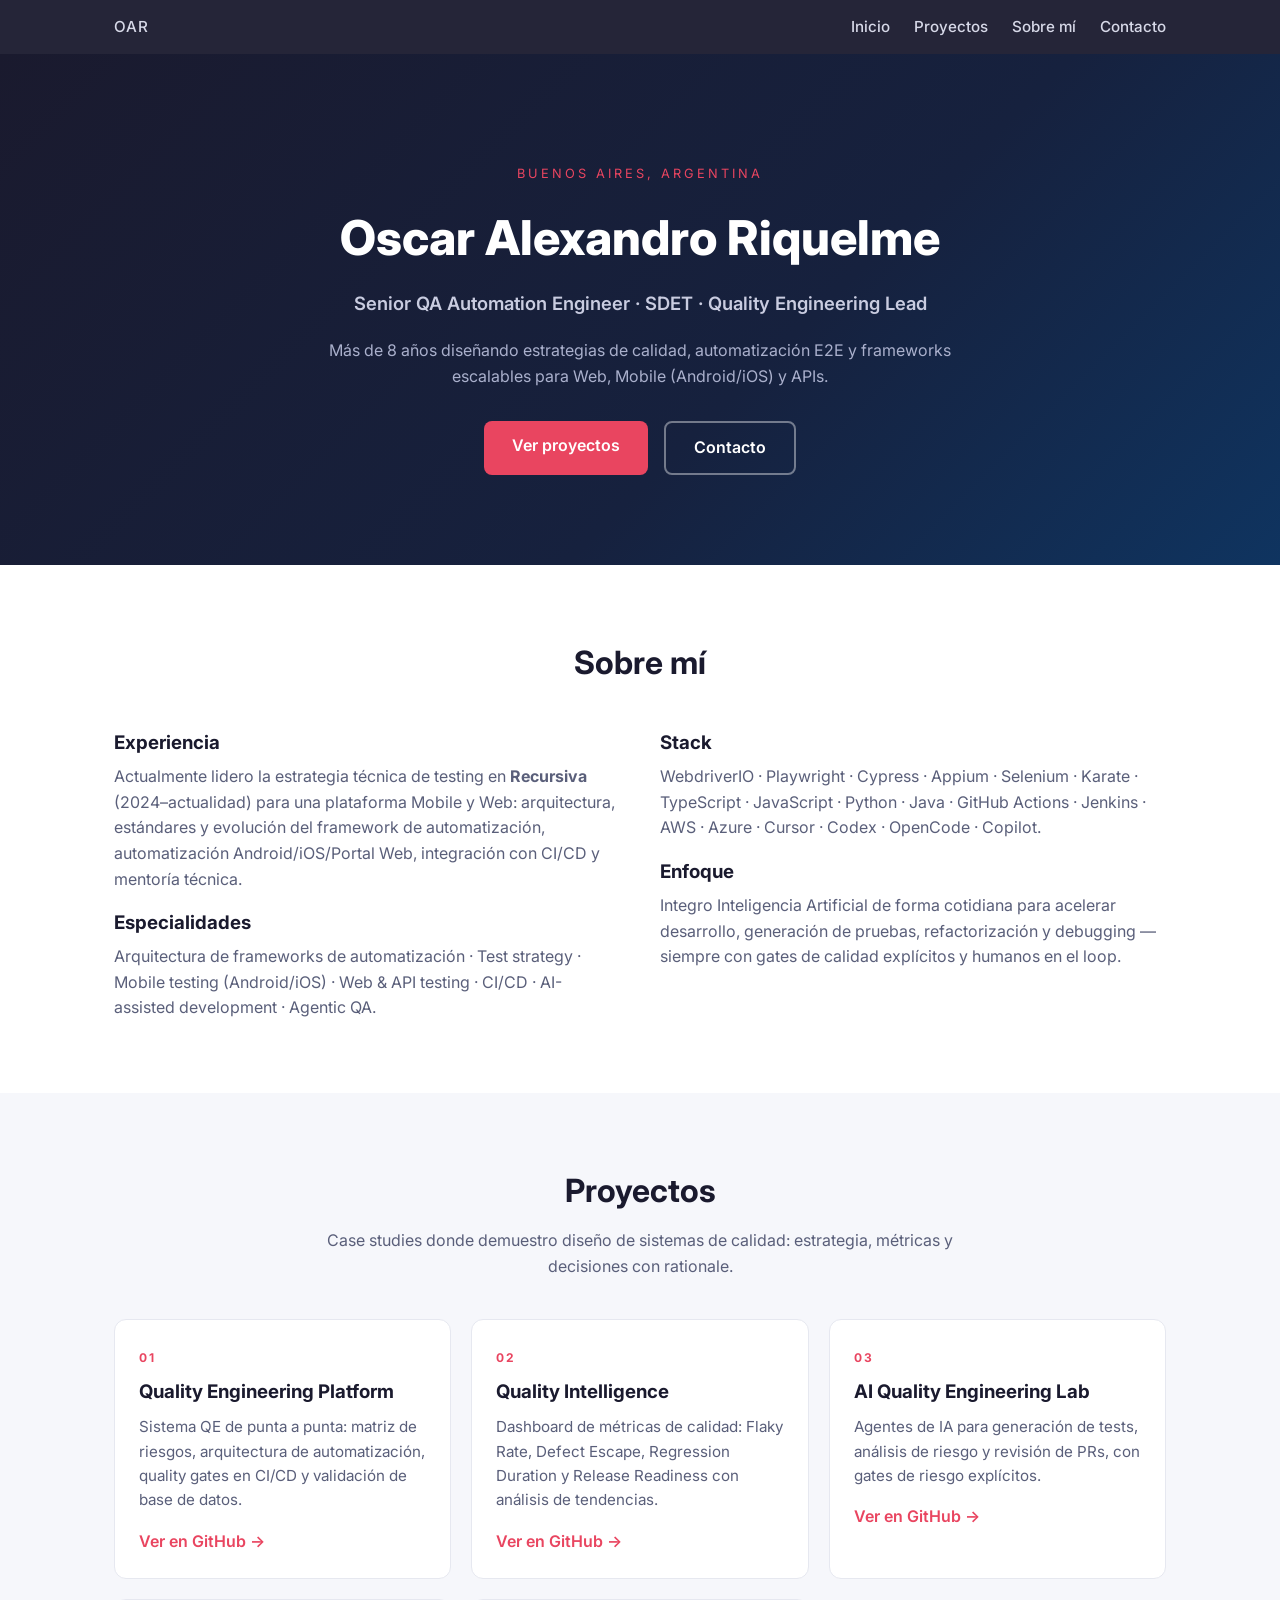
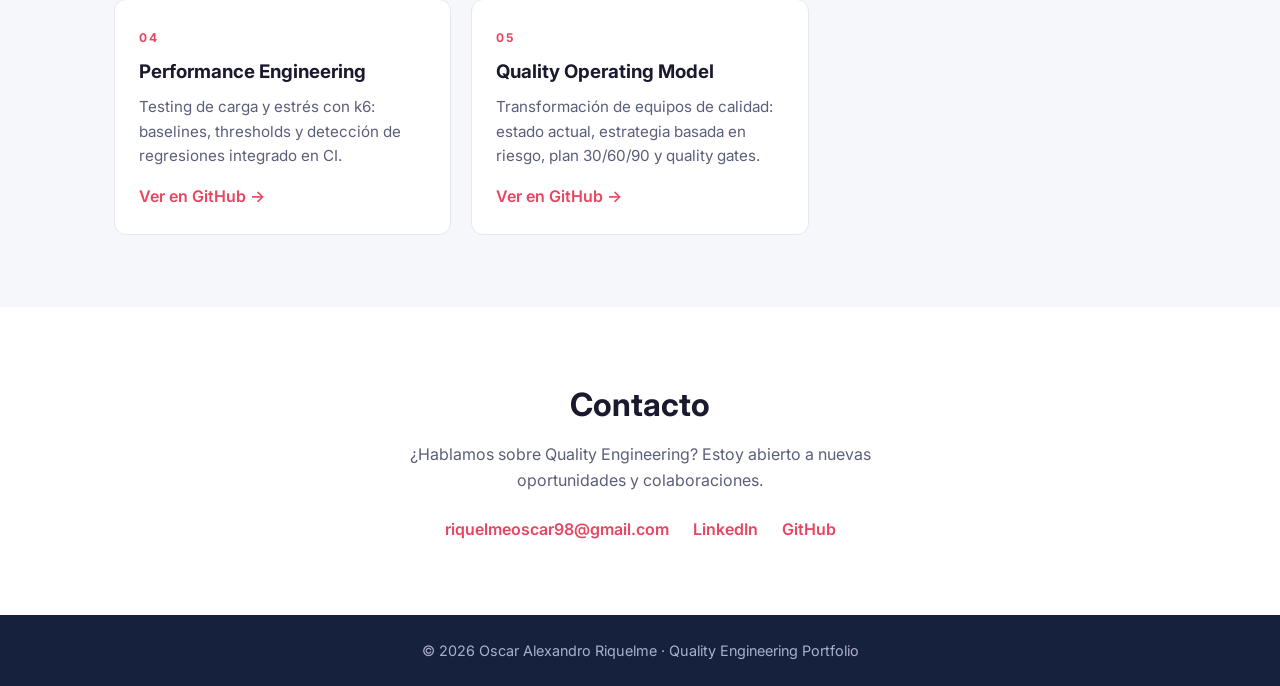
==== index.html @ 24c221de "refactor: convertir el repo en landing one-page - Nuevo index.html, css/style.css y js/main.js en es" ====
<!DOCTYPE html>
<html lang="es">
<head>
  <meta charset="UTF-8">
  <meta name="viewport" content="width=device-width, initial-scale=1.0">
  <title>Oscar Alexandro Riquelme — Quality Engineering Lead</title>
  <link rel="preconnect" href="https://fonts.googleapis.com">
  <link href="https://fonts.googleapis.com/css2?family=Inter:wght@400;500;600;700;800&display=swap" rel="stylesheet">
  <link rel="stylesheet" href="css/style.css">
</head>
<body>
  <nav class="nav">
    <div class="container nav-inner">
      <a href="#inicio" class="logo">OAR</a>
      <ul>
        <li><a href="#inicio">Inicio</a></li>
        <li><a href="#proyectos">Proyectos</a></li>
        <li><a href="#sobre-mi">Sobre mí</a></li>
        <li><a href="#contacto">Contacto</a></li>
      </ul>
    </div>
  </nav>

  <header id="inicio" class="hero">
    <div class="container">
      <p class="eyebrow">Buenos Aires, Argentina</p>
      <h1>Oscar Alexandro Riquelme</h1>
      <p class="subtitle">Senior QA Automation Engineer · SDET · Quality Engineering Lead</p>
      <p class="lead">Más de 8 años diseñando estrategias de calidad, automatización E2E y frameworks escalables para Web, Mobile (Android/iOS) y APIs.</p>
      <div class="hero-actions">
        <a href="#proyectos" class="btn">Ver proyectos</a>
        <a href="#contacto" class="btn btn-outline">Contacto</a>
      </div>
    </div>
  </header>

  <section id="sobre-mi" class="section">
    <div class="container">
      <h2>Sobre mí</h2>
      <div class="grid-two">
        <div>
          <h3>Experiencia</h3>
          <p>Actualmente lidero la estrategia técnica de testing en <strong>Recursiva</strong> (2024–actualidad) para una plataforma Mobile y Web: arquitectura, estándares y evolución del framework de automatización, automatización Android/iOS/Portal Web, integración con CI/CD y mentoría técnica.</p>
          <h3>Especialidades</h3>
          <p>Arquitectura de frameworks de automatización · Test strategy · Mobile testing (Android/iOS) · Web & API testing · CI/CD · AI-assisted development · Agentic QA.</p>
        </div>
        <div>
          <h3>Stack</h3>
          <p>WebdriverIO · Playwright · Cypress · Appium · Selenium · Karate · TypeScript · JavaScript · Python · Java · GitHub Actions · Jenkins · AWS · Azure · Cursor · Codex · OpenCode · Copilot.</p>
          <h3>Enfoque</h3>
          <p>Integro Inteligencia Artificial de forma cotidiana para acelerar desarrollo, generación de pruebas, refactorización y debugging — siempre con gates de calidad explícitos y humanos en el loop.</p>
        </div>
      </div>
    </div>
  </section>

  <section id="proyectos" class="section section-alt">
    <div class="container">
      <h2>Proyectos</h2>
      <p class="section-lead">Case studies donde demuestro diseño de sistemas de calidad: estrategia, métricas y decisiones con rationale.</p>
      <div class="project-grid">
        <div class="card">
          <span class="tag">01</span>
          <h3>Quality Engineering Platform</h3>
          <p>Sistema QE de punta a punta: matriz de riesgos, arquitectura de automatización, quality gates en CI/CD y validación de base de datos.</p>
          <a class="card-link" href="https://github.com/RiquelmeOscar" target="_blank" rel="noopener">Ver en GitHub →</a>
        </div>
        <div class="card">
          <span class="tag">02</span>
          <h3>Quality Intelligence</h3>
          <p>Dashboard de métricas de calidad: Flaky Rate, Defect Escape, Regression Duration y Release Readiness con análisis de tendencias.</p>
          <a class="card-link" href="https://github.com/RiquelmeOscar" target="_blank" rel="noopener">Ver en GitHub →</a>
        </div>
        <div class="card">
          <span class="tag">03</span>
          <h3>AI Quality Engineering Lab</h3>
          <p>Agentes de IA para generación de tests, análisis de riesgo y revisión de PRs, con gates de riesgo explícitos.</p>
          <a class="card-link" href="https://github.com/RiquelmeOscar" target="_blank" rel="noopener">Ver en GitHub →</a>
        </div>
        <div class="card">
          <span class="tag">04</span>
          <h3>Performance Engineering</h3>
          <p>Testing de carga y estrés con k6: baselines, thresholds y detección de regresiones integrado en CI.</p>
          <a class="card-link" href="https://github.com/RiquelmeOscar" target="_blank" rel="noopener">Ver en GitHub →</a>
        </div>
        <div class="card">
          <span class="tag">05</span>
          <h3>Quality Operating Model</h3>
          <p>Transformación de equipos de calidad: estado actual, estrategia basada en riesgo, plan 30/60/90 y quality gates.</p>
          <a class="card-link" href="https://github.com/RiquelmeOscar" target="_blank" rel="noopener">Ver en GitHub →</a>
        </div>
      </div>
    </div>
  </section>

  <section id="contacto" class="section">
    <div class="container contact">
      <h2>Contacto</h2>
      <p>¿Hablamos sobre Quality Engineering? Estoy abierto a nuevas oportunidades y colaboraciones.</p>
      <div class="contact-links">
        <a href="mailto:riquelmeoscar98@gmail.com">riquelmeoscar98@gmail.com</a>
        <a href="https://www.linkedin.com/in/oscar-a-riquelme/" target="_blank" rel="noopener">LinkedIn</a>
        <a href="https://github.com/RiquelmeOscar/" target="_blank" rel="noopener">GitHub</a>
      </div>
    </div>
  </section>

  <footer>
    <div class="container">
      <p>© 2026 Oscar Alexandro Riquelme · Quality Engineering Portfolio</p>
    </div>
  </footer>

  <script src="js/main.js"></script>
</body>
</html>
---- css/style.css ----
:root {
  --bg: #ffffff;
  --bg-alt: #f6f7fb;
  --text: #1a1a2e;
  --muted: #5a5f7a;
  --accent: #e94560;
  --accent-hover: #ff6b81;
  --card-border: #e6e8f0;
  --radius: 12px;
}

* { margin: 0; padding: 0; box-sizing: border-box; }

html { scroll-behavior: smooth; }

body {
  font-family: 'Inter', system-ui, -apple-system, sans-serif;
  background: var(--bg);
  color: var(--text);
  line-height: 1.6;
}

.container { max-width: 1100px; margin: 0 auto; padding: 0 24px; }

a { color: var(--accent); text-decoration: none; }
a:hover { color: var(--accent-hover); }

.nav {
  position: sticky;
  top: 0;
  z-index: 10;
  background: rgba(26, 26, 46, 0.95);
  backdrop-filter: blur(8px);
}

.nav-inner {
  display: flex;
  align-items: center;
  justify-content: space-between;
  padding: 14px 24px;
}

.logo { color: #fff; font-weight: 800; font-size: 1.1rem; letter-spacing: 1px; }

.nav ul { display: flex; gap: 24px; list-style: none; }
.nav a { color: #d7d9e8; font-size: 0.95rem; font-weight: 500; }
.nav a:hover { color: #fff; }
.nav .logo:hover { color: var(--accent); }

.hero {
  background: linear-gradient(135deg, #1a1a2e 0%, #16213e 60%, #0f3460 100%);
  color: #fff;
  padding: 110px 0 90px;
  text-align: center;
}

.eyebrow { text-transform: uppercase; letter-spacing: 3px; font-size: 0.8rem; color: var(--accent); margin-bottom: 16px; }

.hero h1 { font-size: 3rem; font-weight: 800; margin-bottom: 12px; }

.subtitle { font-size: 1.15rem; font-weight: 600; color: #c9cce0; margin-bottom: 20px; }

.lead { max-width: 640px; margin: 0 auto 32px; color: #aab0cc; }

.hero-actions { display: flex; gap: 16px; justify-content: center; flex-wrap: wrap; }

.btn {
  display: inline-block;
  padding: 12px 28px;
  background: var(--accent);
  color: #fff;
  border-radius: 8px;
  font-weight: 600;
  transition: background 0.2s, transform 0.2s;
}

.btn:hover { background: var(--accent-hover); color: #fff; transform: translateY(-2px); }

.btn-outline {
  background: transparent;
  border: 2px solid rgba(255, 255, 255, 0.4);
}

.btn-outline:hover { background: rgba(255, 255, 255, 0.1); }

.section { padding: 72px 0; }
.section-alt { background: var(--bg-alt); }

.section h2 { font-size: 2rem; font-weight: 700; text-align: center; margin-bottom: 12px; }

.section-lead { text-align: center; color: var(--muted); max-width: 640px; margin: 0 auto 40px; }

.grid-two { display: grid; grid-template-columns: 1fr 1fr; gap: 40px; margin-top: 40px; }

.grid-two h3 { color: var(--text); margin: 16px 0 6px; }
.grid-two h3:first-child { margin-top: 0; }
.grid-two p { color: var(--muted); }

.project-grid {
  display: grid;
  grid-template-columns: repeat(auto-fit, minmax(280px, 1fr));
  gap: 20px;
  margin-top: 16px;
}

.card {
  background: #fff;
  border: 1px solid var(--card-border);
  border-radius: var(--radius);
  padding: 24px;
  transition: transform 0.2s, box-shadow 0.2s;
}

.card:hover { transform: translateY(-4px); box-shadow: 0 10px 30px rgba(26, 26, 46, 0.08); }

.tag {
  display: inline-block;
  font-size: 0.75rem;
  font-weight: 700;
  color: var(--accent);
  letter-spacing: 2px;
  margin-bottom: 10px;
}

.card h3 { margin-bottom: 8px; }
.card p { color: var(--muted); font-size: 0.95rem; margin-bottom: 16px; }

.card-link { font-weight: 600; }

.contact { text-align: center; }
.contact p { color: var(--muted); max-width: 560px; margin: 0 auto 24px; }

.contact-links { display: flex; gap: 24px; justify-content: center; flex-wrap: wrap; font-weight: 600; }

footer {
  background: #16213e;
  color: #aab0cc;
  text-align: center;
  padding: 24px 0;
  font-size: 0.9rem;
}

@media (max-width: 700px) {
  .hero h1 { font-size: 2.1rem; }
  .grid-two { grid-template-columns: 1fr; }
  .nav ul { gap: 14px; }
  .nav a { font-size: 0.85rem; }
}
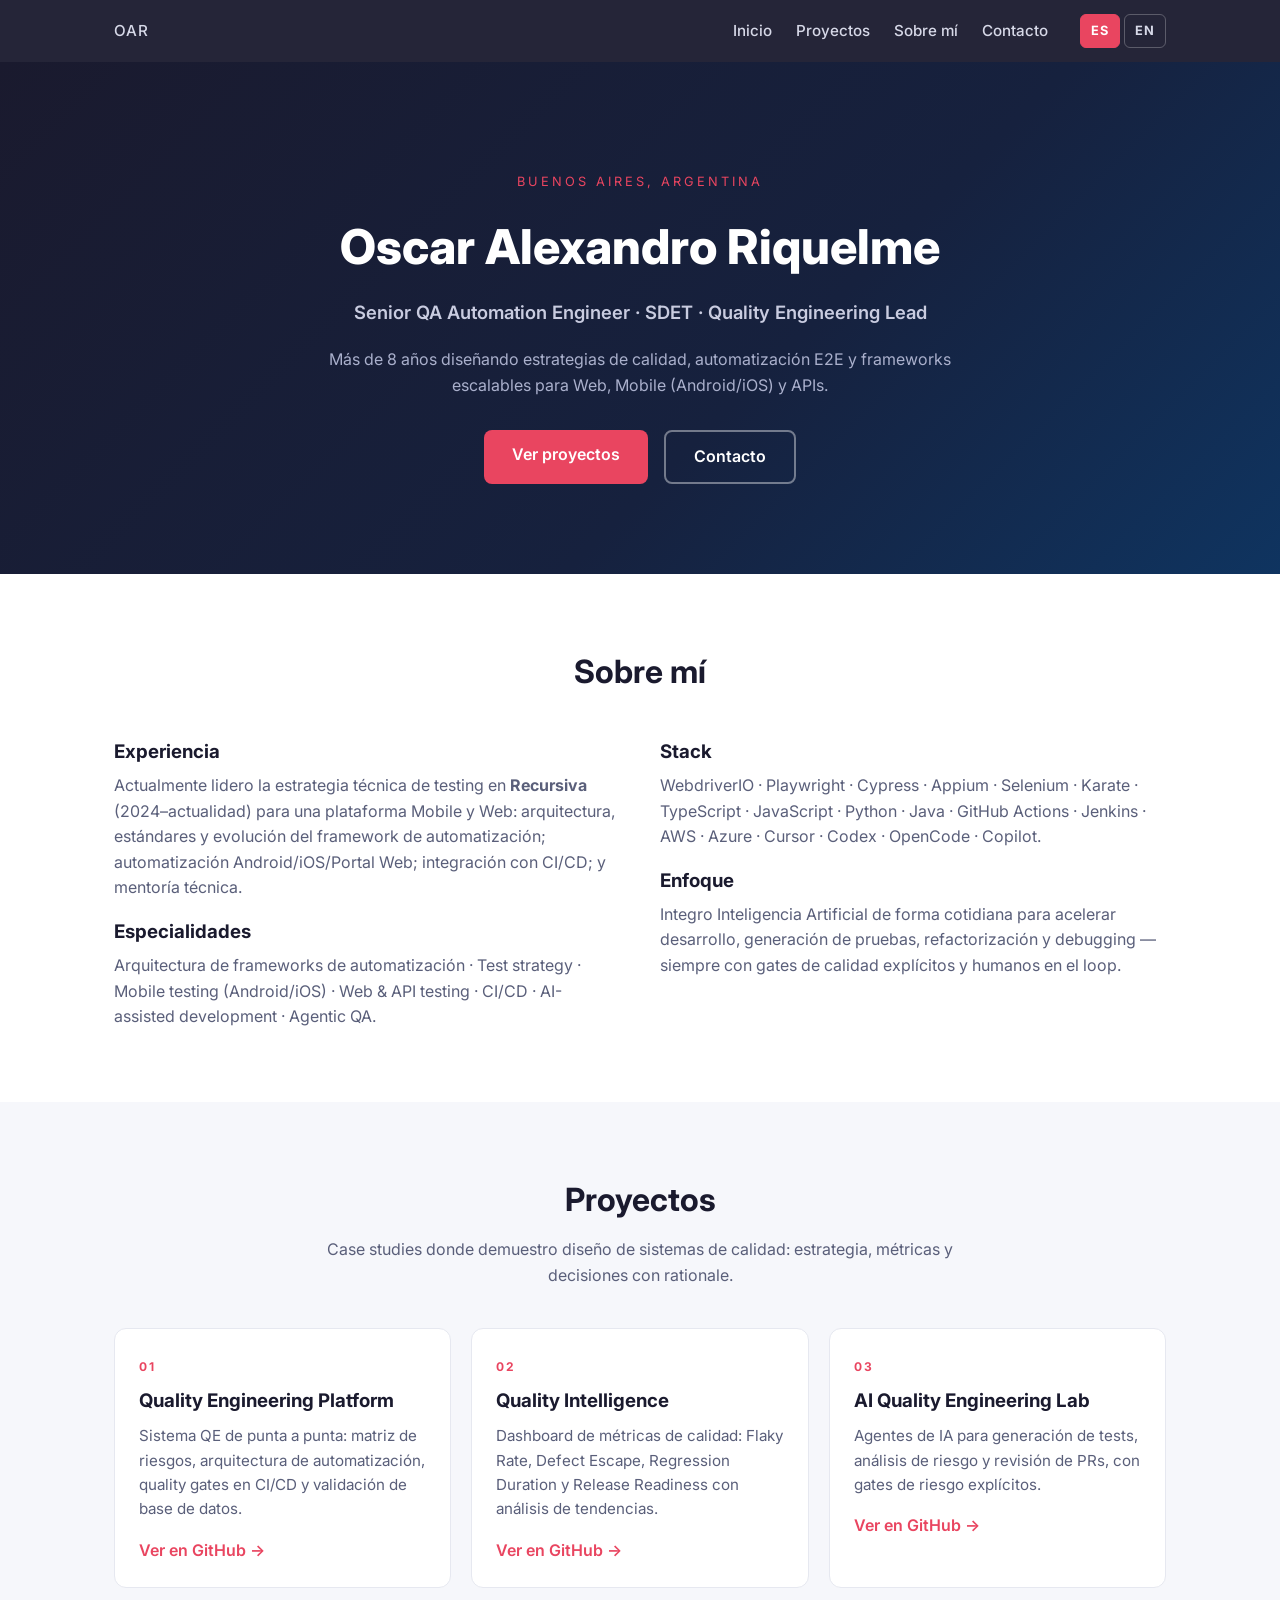
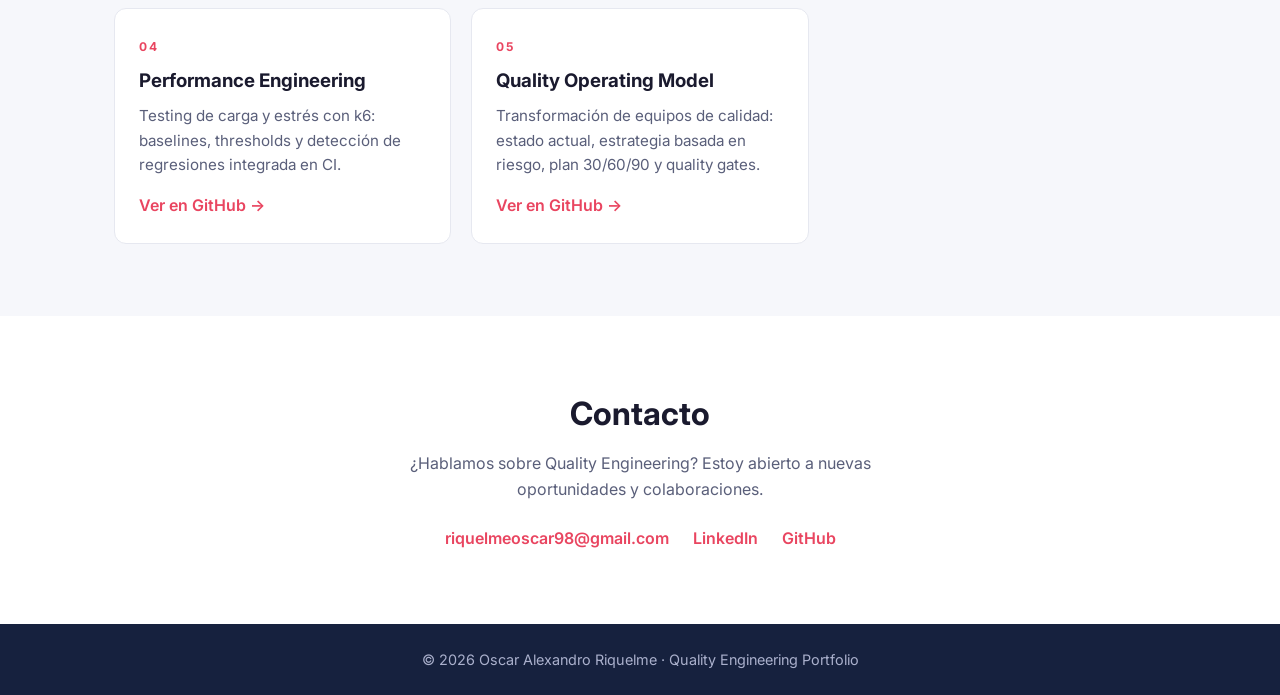
==== commit ec89a722: "merge: i18n ES/EN" ====
--- a/index.html
+++ b/index.html
@@ -3,6 +3,7 @@
 <head>
   <meta charset="UTF-8">
   <meta name="viewport" content="width=device-width, initial-scale=1.0">
+  <meta name="description" content="Portfolio de Oscar Alexandro Riquelme: QA Automation Engineer, SDET y Quality Engineering Lead con más de 8 años de experiencia.">
   <title>Oscar Alexandro Riquelme — Quality Engineering Lead</title>
   <link rel="preconnect" href="https://fonts.googleapis.com">
   <link href="https://fonts.googleapis.com/css2?family=Inter:wght@400;500;600;700;800&display=swap" rel="stylesheet">
@@ -13,42 +14,46 @@
     <div class="container nav-inner">
       <a href="#inicio" class="logo">OAR</a>
       <ul>
-        <li><a href="#inicio">Inicio</a></li>
-        <li><a href="#proyectos">Proyectos</a></li>
-        <li><a href="#sobre-mi">Sobre mí</a></li>
-        <li><a href="#contacto">Contacto</a></li>
+        <li><a href="#inicio" data-i18n="nav.home">Inicio</a></li>
+        <li><a href="#proyectos" data-i18n="nav.projects">Proyectos</a></li>
+        <li><a href="#sobre-mi" data-i18n="nav.about">Sobre mí</a></li>
+        <li><a href="#contacto" data-i18n="nav.contact">Contacto</a></li>
+        <li class="lang-switch" role="group" data-i18n-aria-label="nav.langSwitch" aria-label="Cambiar idioma / Switch language">
+          <button type="button" class="lang-btn" data-lang="es" aria-pressed="true">ES</button>
+          <button type="button" class="lang-btn" data-lang="en" aria-pressed="false">EN</button>
+        </li>
       </ul>
     </div>
   </nav>
 
   <header id="inicio" class="hero">
     <div class="container">
-      <p class="eyebrow">Buenos Aires, Argentina</p>
+      <p class="eyebrow" data-i18n="hero.location">Buenos Aires, Argentina</p>
       <h1>Oscar Alexandro Riquelme</h1>
-      <p class="subtitle">Senior QA Automation Engineer · SDET · Quality Engineering Lead</p>
-      <p class="lead">Más de 8 años diseñando estrategias de calidad, automatización E2E y frameworks escalables para Web, Mobile (Android/iOS) y APIs.</p>
+      <p class="subtitle" data-i18n="hero.subtitle">Senior QA Automation Engineer · SDET · Quality Engineering Lead</p>
+      <p class="lead" data-i18n="hero.lead">Más de 8 años diseñando estrategias de calidad, automatización E2E y frameworks escalables para Web, Mobile (Android/iOS) y APIs.</p>
       <div class="hero-actions">
-        <a href="#proyectos" class="btn">Ver proyectos</a>
-        <a href="#contacto" class="btn btn-outline">Contacto</a>
+        <a href="#proyectos" class="btn" data-i18n="hero.viewProjects">Ver proyectos</a>
+        <a href="#contacto" class="btn btn-outline" data-i18n="hero.contact">Contacto</a>
       </div>
     </div>
   </header>
 
   <section id="sobre-mi" class="section">
     <div class="container">
-      <h2>Sobre mí</h2>
+      <h2 data-i18n="about.title">Sobre mí</h2>
       <div class="grid-two">
         <div>
-          <h3>Experiencia</h3>
-          <p>Actualmente lidero la estrategia técnica de testing en <strong>Recursiva</strong> (2024–actualidad) para una plataforma Mobile y Web: arquitectura, estándares y evolución del framework de automatización, automatización Android/iOS/Portal Web, integración con CI/CD y mentoría técnica.</p>
-          <h3>Especialidades</h3>
-          <p>Arquitectura de frameworks de automatización · Test strategy · Mobile testing (Android/iOS) · Web & API testing · CI/CD · AI-assisted development · Agentic QA.</p>
+          <h3 data-i18n="about.experienceTitle">Experiencia</h3>
+          <p data-i18n-html="about.experience">Actualmente lidero la estrategia técnica de testing en <strong>Recursiva</strong> (2024–actualidad) para una plataforma Mobile y Web: arquitectura, estándares y evolución del framework de automatización, automatización Android/iOS/Portal Web, integración con CI/CD y mentoría técnica.</p>
+          <h3 data-i18n="about.specialtiesTitle">Especialidades</h3>
+          <p data-i18n="about.specialties">Arquitectura de frameworks de automatización · Test strategy · Mobile testing (Android/iOS) · Web & API testing · CI/CD · AI-assisted development · Agentic QA.</p>
         </div>
         <div>
-          <h3>Stack</h3>
+          <h3 data-i18n="about.stackTitle">Stack</h3>
           <p>WebdriverIO · Playwright · Cypress · Appium · Selenium · Karate · TypeScript · JavaScript · Python · Java · GitHub Actions · Jenkins · AWS · Azure · Cursor · Codex · OpenCode · Copilot.</p>
-          <h3>Enfoque</h3>
-          <p>Integro Inteligencia Artificial de forma cotidiana para acelerar desarrollo, generación de pruebas, refactorización y debugging — siempre con gates de calidad explícitos y humanos en el loop.</p>
+          <h3 data-i18n="about.focusTitle">Enfoque</h3>
+          <p data-i18n="about.focus">Integro Inteligencia Artificial de forma cotidiana para acelerar desarrollo, generación de pruebas, refactorización y debugging — siempre con gates de calidad explícitos y humanos en el loop.</p>
         </div>
       </div>
     </div>
@@ -56,38 +61,38 @@
 
   <section id="proyectos" class="section section-alt">
     <div class="container">
-      <h2>Proyectos</h2>
-      <p class="section-lead">Case studies donde demuestro diseño de sistemas de calidad: estrategia, métricas y decisiones con rationale.</p>
+      <h2 data-i18n="projects.title">Proyectos</h2>
+      <p class="section-lead" data-i18n="projects.lead">Case studies donde demuestro diseño de sistemas de calidad: estrategia, métricas y decisiones con rationale.</p>
       <div class="project-grid">
         <div class="card">
           <span class="tag">01</span>
-          <h3>Quality Engineering Platform</h3>
-          <p>Sistema QE de punta a punta: matriz de riesgos, arquitectura de automatización, quality gates en CI/CD y validación de base de datos.</p>
-          <a class="card-link" href="https://github.com/RiquelmeOscar" target="_blank" rel="noopener">Ver en GitHub →</a>
+          <h3 data-i18n="projects.p1.title">Quality Engineering Platform</h3>
+          <p data-i18n="projects.p1.desc">Sistema QE de punta a punta: matriz de riesgos, arquitectura de automatización, quality gates en CI/CD y validación de base de datos.</p>
+          <a class="card-link" href="https://github.com/RiquelmeOscar" target="_blank" rel="noopener" data-i18n="projects.link">Ver en GitHub →</a>
         </div>
         <div class="card">
           <span class="tag">02</span>
-          <h3>Quality Intelligence</h3>
-          <p>Dashboard de métricas de calidad: Flaky Rate, Defect Escape, Regression Duration y Release Readiness con análisis de tendencias.</p>
-          <a class="card-link" href="https://github.com/RiquelmeOscar" target="_blank" rel="noopener">Ver en GitHub →</a>
+          <h3 data-i18n="projects.p2.title">Quality Intelligence</h3>
+          <p data-i18n="projects.p2.desc">Dashboard de métricas de calidad: Flaky Rate, Defect Escape, Regression Duration y Release Readiness con análisis de tendencias.</p>
+          <a class="card-link" href="https://github.com/RiquelmeOscar" target="_blank" rel="noopener" data-i18n="projects.link">Ver en GitHub →</a>
         </div>
         <div class="card">
           <span class="tag">03</span>
-          <h3>AI Quality Engineering Lab</h3>
-          <p>Agentes de IA para generación de tests, análisis de riesgo y revisión de PRs, con gates de riesgo explícitos.</p>
-          <a class="card-link" href="https://github.com/RiquelmeOscar" target="_blank" rel="noopener">Ver en GitHub →</a>
+          <h3 data-i18n="projects.p3.title">AI Quality Engineering Lab</h3>
+          <p data-i18n="projects.p3.desc">Agentes de IA para generación de tests, análisis de riesgo y revisión de PRs, con gates de riesgo explícitos.</p>
+          <a class="card-link" href="https://github.com/RiquelmeOscar" target="_blank" rel="noopener" data-i18n="projects.link">Ver en GitHub →</a>
         </div>
         <div class="card">
           <span class="tag">04</span>
-          <h3>Performance Engineering</h3>
-          <p>Testing de carga y estrés con k6: baselines, thresholds y detección de regresiones integrado en CI.</p>
-          <a class="card-link" href="https://github.com/RiquelmeOscar" target="_blank" rel="noopener">Ver en GitHub →</a>
+          <h3 data-i18n="projects.p4.title">Performance Engineering</h3>
+          <p data-i18n="projects.p4.desc">Testing de carga y estrés con k6: baselines, thresholds y detección de regresiones integrado en CI.</p>
+          <a class="card-link" href="https://github.com/RiquelmeOscar" target="_blank" rel="noopener" data-i18n="projects.link">Ver en GitHub →</a>
         </div>
         <div class="card">
           <span class="tag">05</span>
-          <h3>Quality Operating Model</h3>
-          <p>Transformación de equipos de calidad: estado actual, estrategia basada en riesgo, plan 30/60/90 y quality gates.</p>
-          <a class="card-link" href="https://github.com/RiquelmeOscar" target="_blank" rel="noopener">Ver en GitHub →</a>
+          <h3 data-i18n="projects.p5.title">Quality Operating Model</h3>
+          <p data-i18n="projects.p5.desc">Transformación de equipos de calidad: estado actual, estrategia basada en riesgo, plan 30/60/90 y quality gates.</p>
+          <a class="card-link" href="https://github.com/RiquelmeOscar" target="_blank" rel="noopener" data-i18n="projects.link">Ver en GitHub →</a>
         </div>
       </div>
     </div>
@@ -95,8 +100,8 @@
 
   <section id="contacto" class="section">
     <div class="container contact">
-      <h2>Contacto</h2>
-      <p>¿Hablamos sobre Quality Engineering? Estoy abierto a nuevas oportunidades y colaboraciones.</p>
+      <h2 data-i18n="contact.title">Contacto</h2>
+      <p data-i18n="contact.text">¿Hablamos sobre Quality Engineering? Estoy abierto a nuevas oportunidades y colaboraciones.</p>
       <div class="contact-links">
         <a href="mailto:riquelmeoscar98@gmail.com">riquelmeoscar98@gmail.com</a>
         <a href="https://www.linkedin.com/in/oscar-a-riquelme/" target="_blank" rel="noopener">LinkedIn</a>
@@ -107,10 +112,12 @@
 
   <footer>
     <div class="container">
-      <p>© 2026 Oscar Alexandro Riquelme · Quality Engineering Portfolio</p>
+      <p data-i18n="footer.text">© 2026 Oscar Alexandro Riquelme · Quality Engineering Portfolio</p>
     </div>
   </footer>
 
+  <script src="js/translations.js"></script>
+  <script src="js/i18n.js"></script>
   <script src="js/main.js"></script>
 </body>
 </html>
--- a/css/style.css
+++ b/css/style.css
@@ -42,7 +42,35 @@
 
 .logo { color: #fff; font-weight: 800; font-size: 1.1rem; letter-spacing: 1px; }
 
-.nav ul { display: flex; gap: 24px; list-style: none; }
+.nav ul { display: flex; gap: 24px; list-style: none; align-items: center; }
+
+.lang-switch { display: flex; gap: 4px; margin-left: 8px; }
+
+.lang-btn {
+  font: inherit;
+  font-size: 0.8rem;
+  font-weight: 700;
+  letter-spacing: 1px;
+  padding: 6px 10px;
+  color: #d7d9e8;
+  background: transparent;
+  border: 1px solid rgba(255, 255, 255, 0.25);
+  border-radius: 6px;
+  cursor: pointer;
+  transition: background 0.2s, color 0.2s, border-color 0.2s;
+}
+
+.lang-btn:hover { color: #fff; border-color: rgba(255, 255, 255, 0.6); }
+.lang-btn:focus-visible { outline: 2px solid var(--accent); outline-offset: 2px; }
+.lang-btn:active { transform: translateY(1px); }
+
+.lang-btn.active {
+  color: #fff;
+  background: var(--accent);
+  border-color: var(--accent);
+}
+
+.lang-btn.active:hover { background: var(--accent-hover); border-color: var(--accent-hover); }
 .nav a { color: #d7d9e8; font-size: 0.95rem; font-weight: 500; }
 .nav a:hover { color: #fff; }
 .nav .logo:hover { color: var(--accent); }
@@ -143,6 +171,8 @@
 @media (max-width: 700px) {
   .hero h1 { font-size: 2.1rem; }
   .grid-two { grid-template-columns: 1fr; }
-  .nav ul { gap: 14px; }
+  .nav ul { gap: 14px; flex-wrap: wrap; justify-content: center; }
   .nav a { font-size: 0.85rem; }
+  .lang-switch { margin-left: 0; }
+  .lang-btn { font-size: 0.75rem; padding: 4px 8px; }
 }
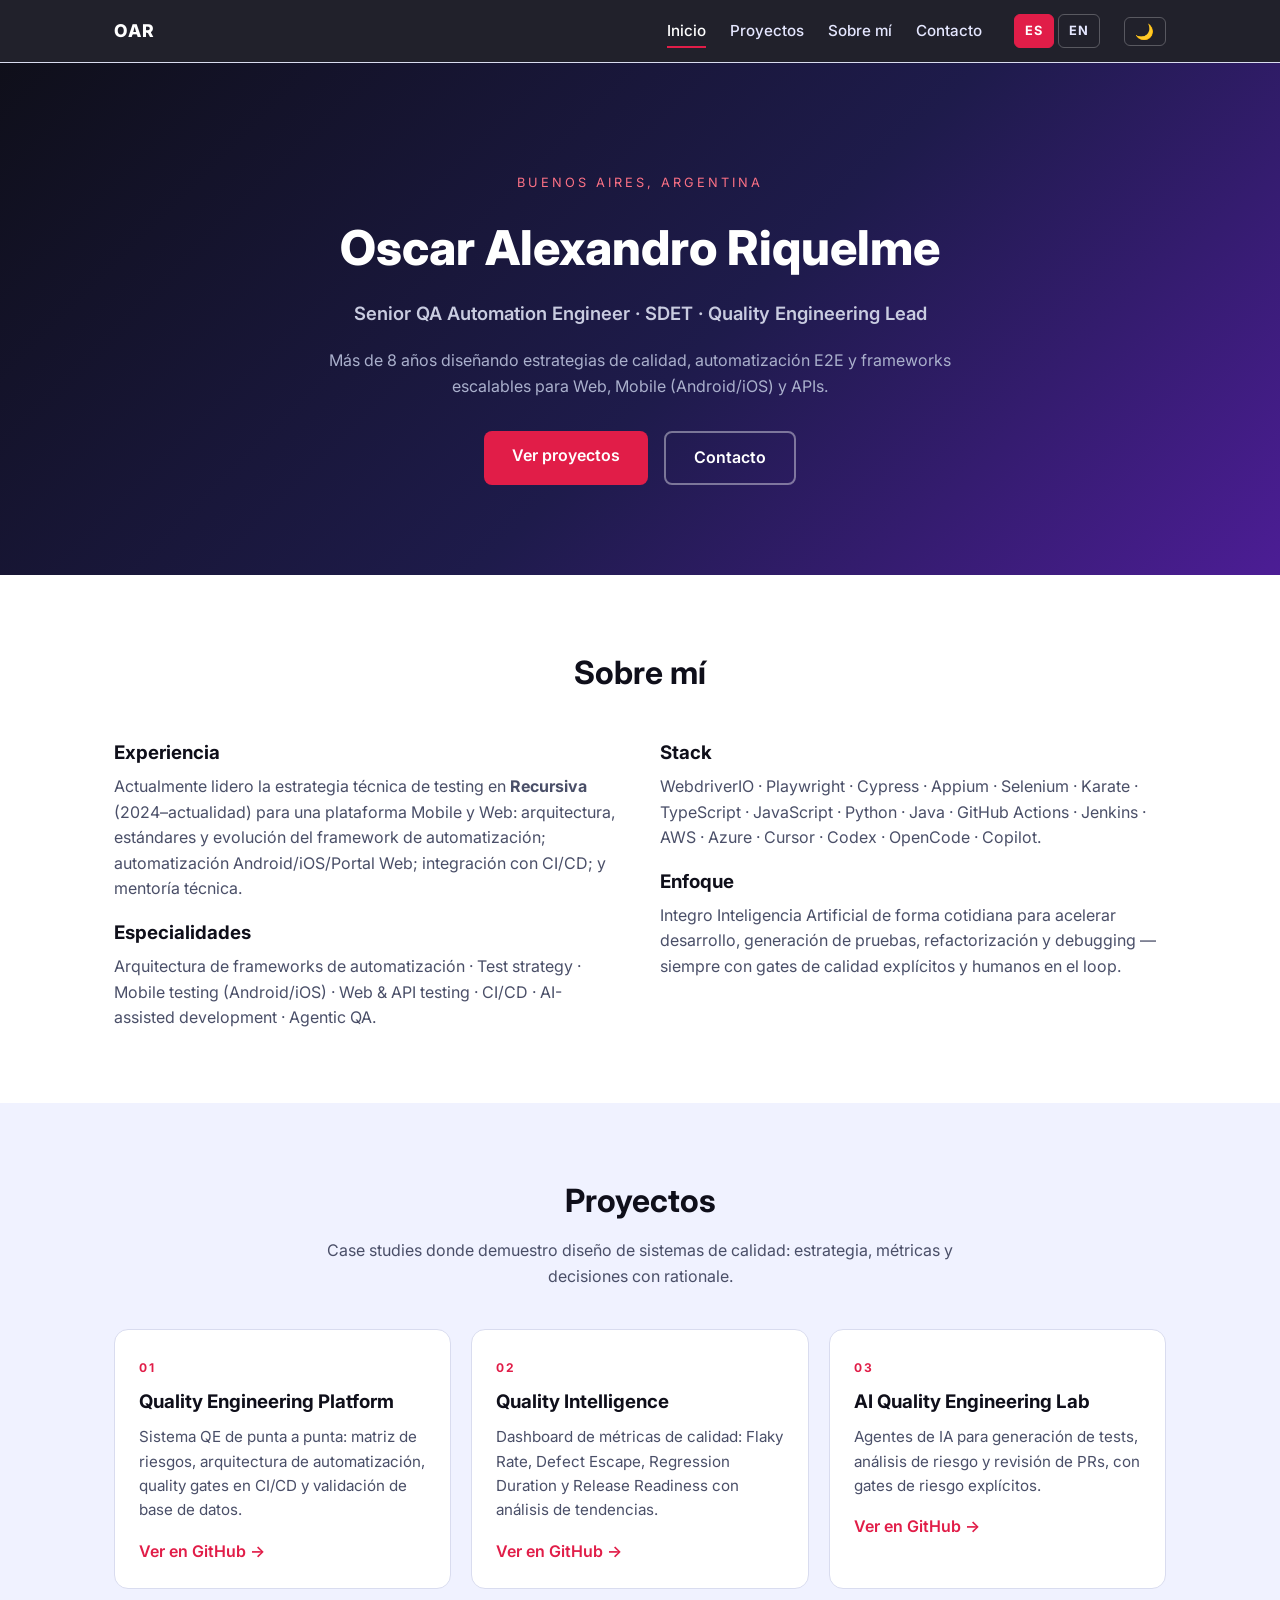
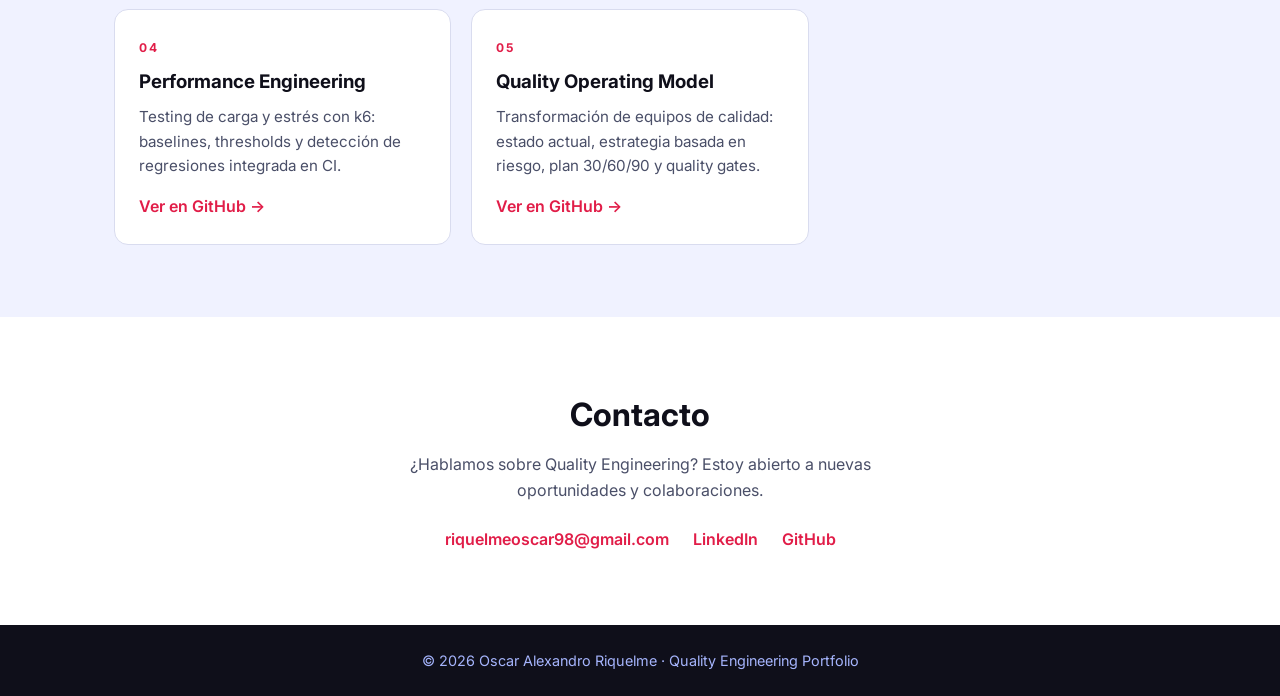
==== commit 7b699ffa: "feat: modo oscuro con toggle, nav experimental con indicador activo y micro-interacciones" ====
--- a/index.html
+++ b/index.html
@@ -8,6 +8,15 @@
   <link rel="preconnect" href="https://fonts.googleapis.com">
   <link href="https://fonts.googleapis.com/css2?family=Inter:wght@400;500;600;700;800&display=swap" rel="stylesheet">
   <link rel="stylesheet" href="css/style.css">
+  <script>
+    (function () {
+      try {
+        var stored = localStorage.getItem('theme');
+        var theme = stored || (window.matchMedia('(prefers-color-scheme: dark)').matches ? 'dark' : 'light');
+        document.documentElement.setAttribute('data-theme', theme);
+      } catch (e) {}
+    })();
+  </script>
 </head>
 <body>
   <nav class="nav">
@@ -21,6 +30,9 @@
         <li class="lang-switch" role="group" data-i18n-aria-label="nav.langSwitch" aria-label="Cambiar idioma / Switch language">
           <button type="button" class="lang-btn" data-lang="es" aria-pressed="true">ES</button>
           <button type="button" class="lang-btn" data-lang="en" aria-pressed="false">EN</button>
+        </li>
+        <li>
+          <button type="button" class="theme-btn" id="theme-toggle" data-i18n-aria-label="nav.themeToggle" aria-label="Cambiar tema / Toggle theme" title="Cambiar tema / Toggle theme">🌙</button>
         </li>
       </ul>
     </div>
--- a/css/style.css
+++ b/css/style.css
@@ -1,12 +1,38 @@
 :root {
   --bg: #ffffff;
-  --bg-alt: #f6f7fb;
-  --text: #1a1a2e;
-  --muted: #5a5f7a;
-  --accent: #e94560;
-  --accent-hover: #ff6b81;
-  --card-border: #e6e8f0;
-  --radius: 12px;
+  --bg-alt: #f0f2ff;
+  --surface: #ffffff;
+  --text: #0f0f1a;
+  --muted: #4a4f68;
+  --accent: #e11d48;
+  --accent-hover: #be123c;
+  --accent-soft: rgba(225, 29, 72, 0.12);
+  --card-border: #d9dcef;
+  --nav-bg: rgba(15, 15, 26, 0.92);
+  --nav-text: #e5e7ff;
+  --hero-bg: linear-gradient(135deg, #0f0f1a 0%, #1e1b4b 55%, #4c1d95 100%);
+  --footer-bg: #0f0f1a;
+  --footer-text: #a5b4fc;
+  --shadow: 0 14px 40px rgba(15, 15, 26, 0.16);
+  --radius: 14px;
+}
+
+[data-theme="dark"] {
+  --bg: #07070f;
+  --bg-alt: #0d0d1c;
+  --surface: #12122a;
+  --text: #f1f5f9;
+  --muted: #9aa3c7;
+  --accent: #fb7185;
+  --accent-hover: #fda4af;
+  --accent-soft: rgba(251, 113, 133, 0.15);
+  --card-border: #26264a;
+  --nav-bg: rgba(7, 7, 15, 0.85);
+  --nav-text: #c7d2fe;
+  --hero-bg: linear-gradient(135deg, #020205 0%, #131033 55%, #3b0764 100%);
+  --footer-bg: #020205;
+  --footer-text: #818cf8;
+  --shadow: 0 14px 40px rgba(0, 0, 0, 0.6);
 }
 
 * { margin: 0; padding: 0; box-sizing: border-box; }
@@ -18,19 +44,22 @@
   background: var(--bg);
   color: var(--text);
   line-height: 1.6;
+  transition: background 0.35s ease, color 0.35s ease;
 }
 
 .container { max-width: 1100px; margin: 0 auto; padding: 0 24px; }
 
-a { color: var(--accent); text-decoration: none; }
+a { color: var(--accent); text-decoration: none; transition: color 0.2s; }
 a:hover { color: var(--accent-hover); }
 
 .nav {
   position: sticky;
   top: 0;
   z-index: 10;
-  background: rgba(26, 26, 46, 0.95);
-  backdrop-filter: blur(8px);
+  background: var(--nav-bg);
+  backdrop-filter: blur(12px);
+  border-bottom: 1px solid var(--card-border);
+  transition: background 0.35s ease;
 }
 
 .nav-inner {
@@ -40,49 +69,74 @@
   padding: 14px 24px;
 }
 
-.logo { color: #fff; font-weight: 800; font-size: 1.1rem; letter-spacing: 1px; }
+.logo { color: #fff; font-weight: 800; font-size: 1.1rem; letter-spacing: 1px; transition: color 0.2s; }
+.nav .logo:hover { color: var(--accent); }
 
 .nav ul { display: flex; gap: 24px; list-style: none; align-items: center; }
 
+.nav li > a {
+  position: relative;
+  color: var(--nav-text);
+  font-size: 0.95rem;
+  font-weight: 500;
+  padding: 4px 0;
+}
+
+.nav li > a::after {
+  content: '';
+  position: absolute;
+  left: 0;
+  bottom: -4px;
+  width: 100%;
+  height: 2px;
+  background: var(--accent);
+  transform: scaleX(0);
+  transform-origin: right;
+  transition: transform 0.3s ease;
+}
+
+.nav li > a:hover { color: #fff; }
+.nav li > a:hover::after { transform: scaleX(1); transform-origin: left; }
+
+.nav li > a.active { color: #fff; }
+.nav li > a.active::after { transform: scaleX(1); }
+
 .lang-switch { display: flex; gap: 4px; margin-left: 8px; }
 
-.lang-btn {
+.lang-btn, .theme-btn {
   font: inherit;
   font-size: 0.8rem;
   font-weight: 700;
   letter-spacing: 1px;
   padding: 6px 10px;
-  color: #d7d9e8;
+  color: var(--nav-text);
   background: transparent;
   border: 1px solid rgba(255, 255, 255, 0.25);
   border-radius: 6px;
   cursor: pointer;
-  transition: background 0.2s, color 0.2s, border-color 0.2s;
-}
-
-.lang-btn:hover { color: #fff; border-color: rgba(255, 255, 255, 0.6); }
-.lang-btn:focus-visible { outline: 2px solid var(--accent); outline-offset: 2px; }
-.lang-btn:active { transform: translateY(1px); }
-
-.lang-btn.active {
-  color: #fff;
-  background: var(--accent);
-  border-color: var(--accent);
-}
-
+  transition: background 0.2s, color 0.2s, border-color 0.2s, transform 0.2s;
+}
+
+.lang-btn:hover, .theme-btn:hover { color: #fff; border-color: rgba(255, 255, 255, 0.6); transform: translateY(-1px); }
+.lang-btn:focus-visible, .theme-btn:focus-visible { outline: 2px solid var(--accent); outline-offset: 2px; }
+.lang-btn:active, .theme-btn:active { transform: translateY(1px); }
+
+.lang-btn.active { color: #fff; background: var(--accent); border-color: var(--accent); }
+[data-theme="dark"] .lang-btn.active { color: #07070f; }
 .lang-btn.active:hover { background: var(--accent-hover); border-color: var(--accent-hover); }
-.nav a { color: #d7d9e8; font-size: 0.95rem; font-weight: 500; }
-.nav a:hover { color: #fff; }
-.nav .logo:hover { color: var(--accent); }
+
+.theme-btn { margin-left: 0; font-size: 0.95rem; line-height: 1; padding: 6px 10px; }
+
+section[id], header[id] { scroll-margin-top: 72px; }
 
 .hero {
-  background: linear-gradient(135deg, #1a1a2e 0%, #16213e 60%, #0f3460 100%);
+  background: var(--hero-bg);
   color: #fff;
   padding: 110px 0 90px;
   text-align: center;
 }
 
-.eyebrow { text-transform: uppercase; letter-spacing: 3px; font-size: 0.8rem; color: var(--accent); margin-bottom: 16px; }
+.eyebrow { text-transform: uppercase; letter-spacing: 3px; font-size: 0.8rem; color: #fb7185; margin-bottom: 16px; }
 
 .hero h1 { font-size: 3rem; font-weight: 800; margin-bottom: 12px; }
 
@@ -99,20 +153,18 @@
   color: #fff;
   border-radius: 8px;
   font-weight: 600;
-  transition: background 0.2s, transform 0.2s;
-}
-
-.btn:hover { background: var(--accent-hover); color: #fff; transform: translateY(-2px); }
-
-.btn-outline {
-  background: transparent;
-  border: 2px solid rgba(255, 255, 255, 0.4);
-}
-
-.btn-outline:hover { background: rgba(255, 255, 255, 0.1); }
+  transition: background 0.2s, transform 0.2s, box-shadow 0.2s;
+}
+
+.btn:hover { background: var(--accent-hover); color: #fff; transform: translateY(-2px); box-shadow: 0 8px 24px var(--accent-soft); }
+[data-theme="dark"] .btn { color: #07070f; }
+[data-theme="dark"] .btn:hover { color: #07070f; }
+
+.btn-outline { background: transparent; border: 2px solid rgba(255, 255, 255, 0.4); }
+.btn-outline:hover { background: rgba(255, 255, 255, 0.1); box-shadow: none; }
 
 .section { padding: 72px 0; }
-.section-alt { background: var(--bg-alt); }
+.section-alt { background: var(--bg-alt); transition: background 0.35s ease; }
 
 .section h2 { font-size: 2rem; font-weight: 700; text-align: center; margin-bottom: 12px; }
 
@@ -132,14 +184,14 @@
 }
 
 .card {
-  background: #fff;
+  background: var(--surface);
   border: 1px solid var(--card-border);
   border-radius: var(--radius);
   padding: 24px;
-  transition: transform 0.2s, box-shadow 0.2s;
-}
-
-.card:hover { transform: translateY(-4px); box-shadow: 0 10px 30px rgba(26, 26, 46, 0.08); }
+  transition: transform 0.25s, box-shadow 0.25s, border-color 0.25s, background 0.35s;
+}
+
+.card:hover { transform: translateY(-6px); box-shadow: var(--shadow); border-color: var(--accent); }
 
 .tag {
   display: inline-block;
@@ -153,26 +205,36 @@
 .card h3 { margin-bottom: 8px; }
 .card p { color: var(--muted); font-size: 0.95rem; margin-bottom: 16px; }
 
-.card-link { font-weight: 600; }
+.card-link { font-weight: 600; display: inline-block; transition: transform 0.2s; }
+.card-link:hover { transform: translateX(4px); }
 
 .contact { text-align: center; }
 .contact p { color: var(--muted); max-width: 560px; margin: 0 auto 24px; }
 
 .contact-links { display: flex; gap: 24px; justify-content: center; flex-wrap: wrap; font-weight: 600; }
+.contact-links a { transition: transform 0.2s; display: inline-block; }
+.contact-links a:hover { transform: translateY(-2px); }
 
 footer {
-  background: #16213e;
-  color: #aab0cc;
+  background: var(--footer-bg);
+  color: var(--footer-text);
   text-align: center;
   padding: 24px 0;
   font-size: 0.9rem;
+  transition: background 0.35s ease;
 }
 
 @media (max-width: 700px) {
   .hero h1 { font-size: 2.1rem; }
   .grid-two { grid-template-columns: 1fr; }
+  .nav-inner { flex-wrap: wrap; gap: 8px; }
   .nav ul { gap: 14px; flex-wrap: wrap; justify-content: center; }
   .nav a { font-size: 0.85rem; }
   .lang-switch { margin-left: 0; }
   .lang-btn { font-size: 0.75rem; padding: 4px 8px; }
 }
+
+@media (prefers-reduced-motion: reduce) {
+  html { scroll-behavior: auto; }
+  *, *::before, *::after { transition: none !important; animation: none !important; }
+}
